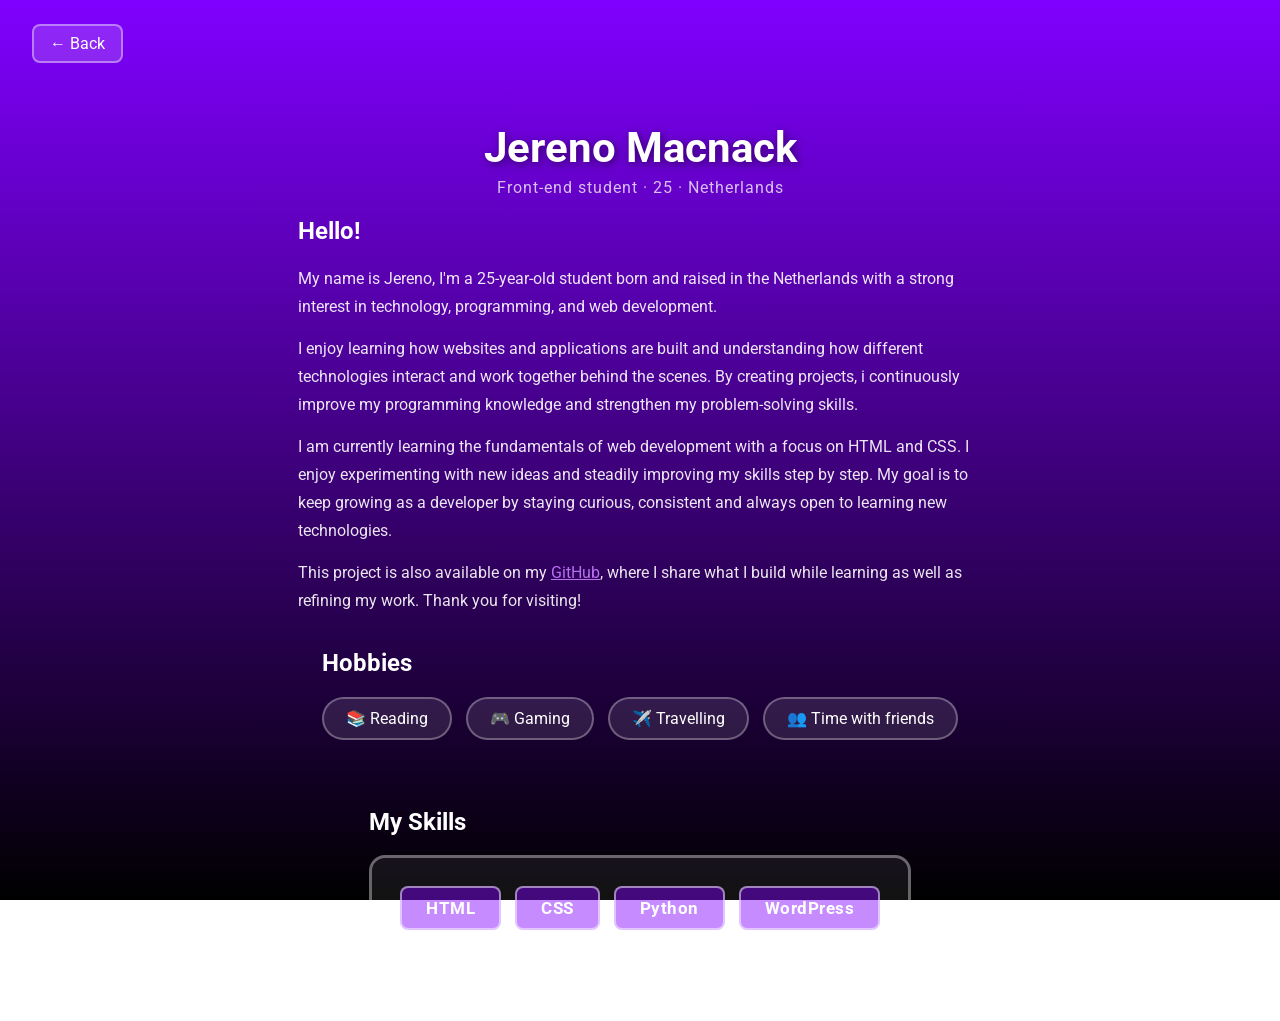
==== about.html @ 6f7ff2e0 "Initial commit" ====
<!DOCTYPE html>
<html lang="en">
<head>
    <meta charset="UTF-8">
    <meta name="viewport" content="width=device-width, initial-scale=1.0">
    <link href="https://fonts.googleapis.com/css2?family=Roboto&display=swap" rel="stylesheet">
    <link rel="stylesheet" href="about.css">
    <title>About Me</title>
</head>
<body>
 
    <a class="back-btn" href="/index.html">← Back</a>
 
    <div class="hero">
        <h1>Jereno Macnack</h1>
        <p class="tagline">Front-end student · 25 · Netherlands</p>
    </div>
 
    <div class="about-text">
        <h2>Hello!</h2>
        <p>My name is Jereno, I'm a 25-year-old student born and raised in the Netherlands with a strong interest in technology, programming, and web development.</p>
        <p>I enjoy learning how websites and applications are built and understanding how different technologies interact and work together behind the scenes. By creating projects, i continuously  improve my programming knowledge and strengthen my problem-solving skills.</p>
        <p>I am currently learning the fundamentals of web development with a focus on HTML and CSS. I enjoy experimenting with new ideas and steadily improving my skills step by step. My goal is to keep growing as a developer by staying curious, consistent and always open to learning new technologies.</p>
        <p>This project is also available on my <a href="https://github.com/JerenoM" target="_blank">GitHub</a>, where I share what I build while learning as well as refining my work. Thank you for visiting!</p>
    </div>
 
    <div class="hobbies">
        <h2>Hobbies</h2>
        <div class="hobby-list">
            <div class="hobby-item">📚 Reading</div>
            <div class="hobby-item">🎮 Gaming</div>
            <div class="hobby-item">✈️ Travelling</div>
            <div class="hobby-item">👥 Time with friends</div>
        </div>
    </div>
 
    <div class="skills-section">
        <h2>My Skills</h2>
        <div class="skills-box">
            <div class="skill-tag">HTML</div>
            <div class="skill-tag">CSS</div>
            <div class="skill-tag">Python</div>
            <div class="skill-tag">WordPress</div>
        </div>
    </div>
 
</body>
</html>
---- about.css ----
body {
    display: flex;
    flex-direction: column;
    align-items: center;
    color: white;
    font-family: "Roboto", sans-serif;
    margin: 0;
    min-height: 100vh;
    background: linear-gradient(to bottom, #8000ff, #000000);
    background-repeat: no-repeat;
    background-attachment: fixed;
    padding-bottom: 60px;
}
 

.back-btn {
    align-self: flex-start;
    margin: 24px 0 0 32px;
    color: white;
    text-decoration: none;
    font-size: 16px;
    background-color: rgba(255, 255, 255, 0.15);
    border: 2px solid rgba(255, 255, 255, 0.4);
    border-radius: 8px;
    padding: 8px 16px;
    transition: background-color 0.3s ease, border-color 0.3s ease;
}
 
.back-btn:hover {
    background-color: rgba(255, 255, 255, 0.28);
    border-color: white;
}
 

.hero {
    display: flex;
    flex-direction: column;
    align-items: center;
    margin-top: 40px;
}
 
.hero h1 {
    font-size: 42px;
    margin: 20px 0 6px;
    text-shadow: 2px 2px 8px rgba(0, 0, 0, 0.5);
}
 
.tagline {
    font-size: 16px;
    opacity: 0.75;
    letter-spacing: 1px;
    margin: 0;
}
 

section {
    width: 90%;
    max-width: 720px;
    margin-top: 48px;
    text-align: left;
}
 
section h2 {
    font-size: 28px;
    margin-bottom: 16px;
    border-bottom: 2px solid rgba(255, 255, 255, 0.25);
    padding-bottom: 8px;
}
 

.about-text {
    width: 90%;
    max-width: 720px;
    padding: 0 18px;
    box-sizing: border-box;
}

.about-text p {
    font-size: 16px;
    line-height: 1.75;
    margin: 0 0 14px;
    opacity: 0.9;
}
 
.about-text a {
    color: #c77dff;
    text-decoration: underline;
}
 
.about-text a:hover {
    color: white;
}
 

.hobby-list {
    display: flex;
    flex-wrap: wrap;
    gap: 14px;
}
 
.hobby-item {
    background-color: rgba(255, 255, 255, 0.1);
    border: 2px solid rgba(255, 255, 255, 0.3);
    border-radius: 50px;
    padding: 10px 22px;
    font-size: 16px;
    transition: background-color 0.3s ease, transform 0.2s ease;
}
 
.hobby-item:hover {
    background-color: rgba(255, 255, 255, 0.22);
    transform: translateY(-2px);
}
 

.skills-section {
    margin-top: 48px;
}
 
.skills-box {
    display: flex;
    flex-wrap: wrap;
    gap: 14px;
    border: 3px solid rgba(255, 255, 255, 0.35);
    border-radius: 16px;
    padding: 28px;
    background-color: rgba(255, 255, 255, 0.07);
}
 
.skill-tag {
    background-color: rgba(128, 0, 255, 0.45);
    border: 2px solid rgba(255, 255, 255, 0.5);
    border-radius: 8px;
    padding: 10px 24px;
    font-size: 17px;
    font-weight: 700;
    letter-spacing: 0.5px;
    transition: background-color 0.3s ease, transform 0.2s ease;
}
 
.skill-tag:hover {
    background-color: rgba(128, 0, 255, 0.75);
    transform: translateY(-2px);
}
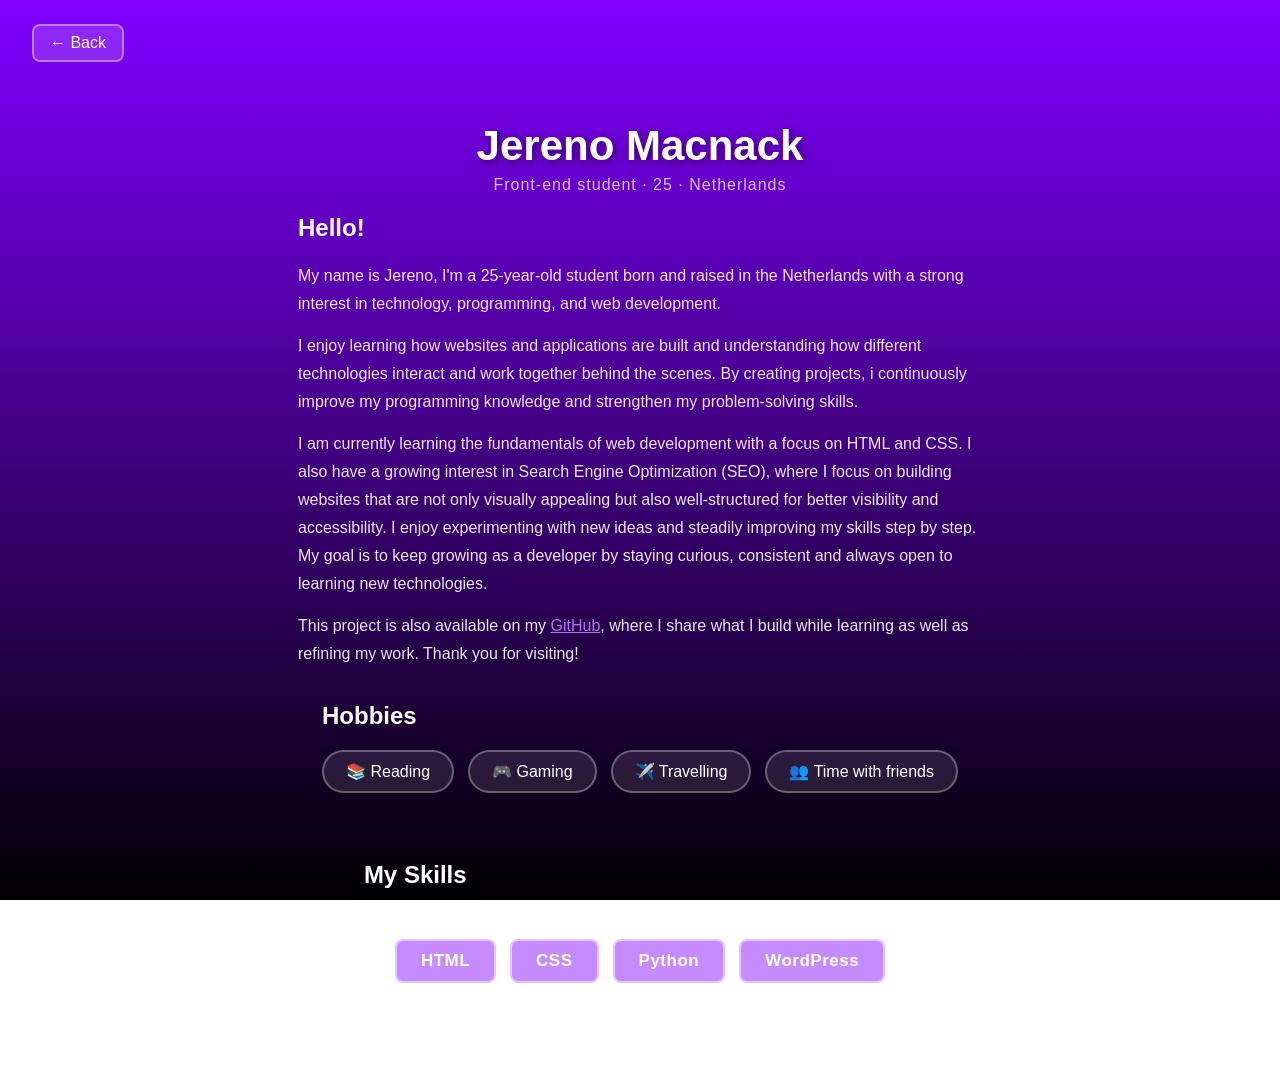
==== commit b0b120a1: "Update website" ====
--- a/about.html
+++ b/about.html
@@ -3,13 +3,12 @@
 <head>
     <meta charset="UTF-8">
     <meta name="viewport" content="width=device-width, initial-scale=1.0">
-    <link href="https://fonts.googleapis.com/css2?family=Roboto&display=swap" rel="stylesheet">
     <link rel="stylesheet" href="about.css">
     <title>About Me</title>
 </head>
 <body>
  
-    <a class="back-btn" href="/index.html">← Back</a>
+    <a class="back-btn" href="index.html">← Back</a>
  
     <div class="hero">
         <h1>Jereno Macnack</h1>
@@ -19,8 +18,8 @@
     <div class="about-text">
         <h2>Hello!</h2>
         <p>My name is Jereno, I'm a 25-year-old student born and raised in the Netherlands with a strong interest in technology, programming, and web development.</p>
-        <p>I enjoy learning how websites and applications are built and understanding how different technologies interact and work together behind the scenes. By creating projects, i continuously  improve my programming knowledge and strengthen my problem-solving skills.</p>
-        <p>I am currently learning the fundamentals of web development with a focus on HTML and CSS. I enjoy experimenting with new ideas and steadily improving my skills step by step. My goal is to keep growing as a developer by staying curious, consistent and always open to learning new technologies.</p>
+        <p>I enjoy learning how websites and applications are built and understanding how different technologies interact and work together behind the scenes. By creating projects, i continuously improve my programming knowledge and strengthen my problem-solving skills.</p>
+        <p>I am currently learning the fundamentals of web development with a focus on HTML and CSS. I also have a growing interest in Search Engine Optimization (SEO), where I focus on building websites that are not only visually appealing but also well-structured for better visibility and accessibility. I enjoy experimenting with new ideas and steadily improving my skills step by step. My goal is to keep growing as a developer by staying curious, consistent and always open to learning new technologies.</p>
         <p>This project is also available on my <a href="https://github.com/JerenoM" target="_blank">GitHub</a>, where I share what I build while learning as well as refining my work. Thank you for visiting!</p>
     </div>
  
--- a/about.css
+++ b/about.css
@@ -37,6 +37,16 @@
     flex-direction: column;
     align-items: center;
     margin-top: 40px;
+}
+ 
+.profile-pic {
+    width: 220px;
+    height: 220px;
+    border-radius: 0 55px 0 55px;
+    object-fit: cover;
+    object-position: top;
+    border: 4px solid rgba(255, 255, 255, 0.5);
+    box-shadow: 0 0 30px rgba(128, 0, 255, 0.6);
 }
  
 .hero h1 {
